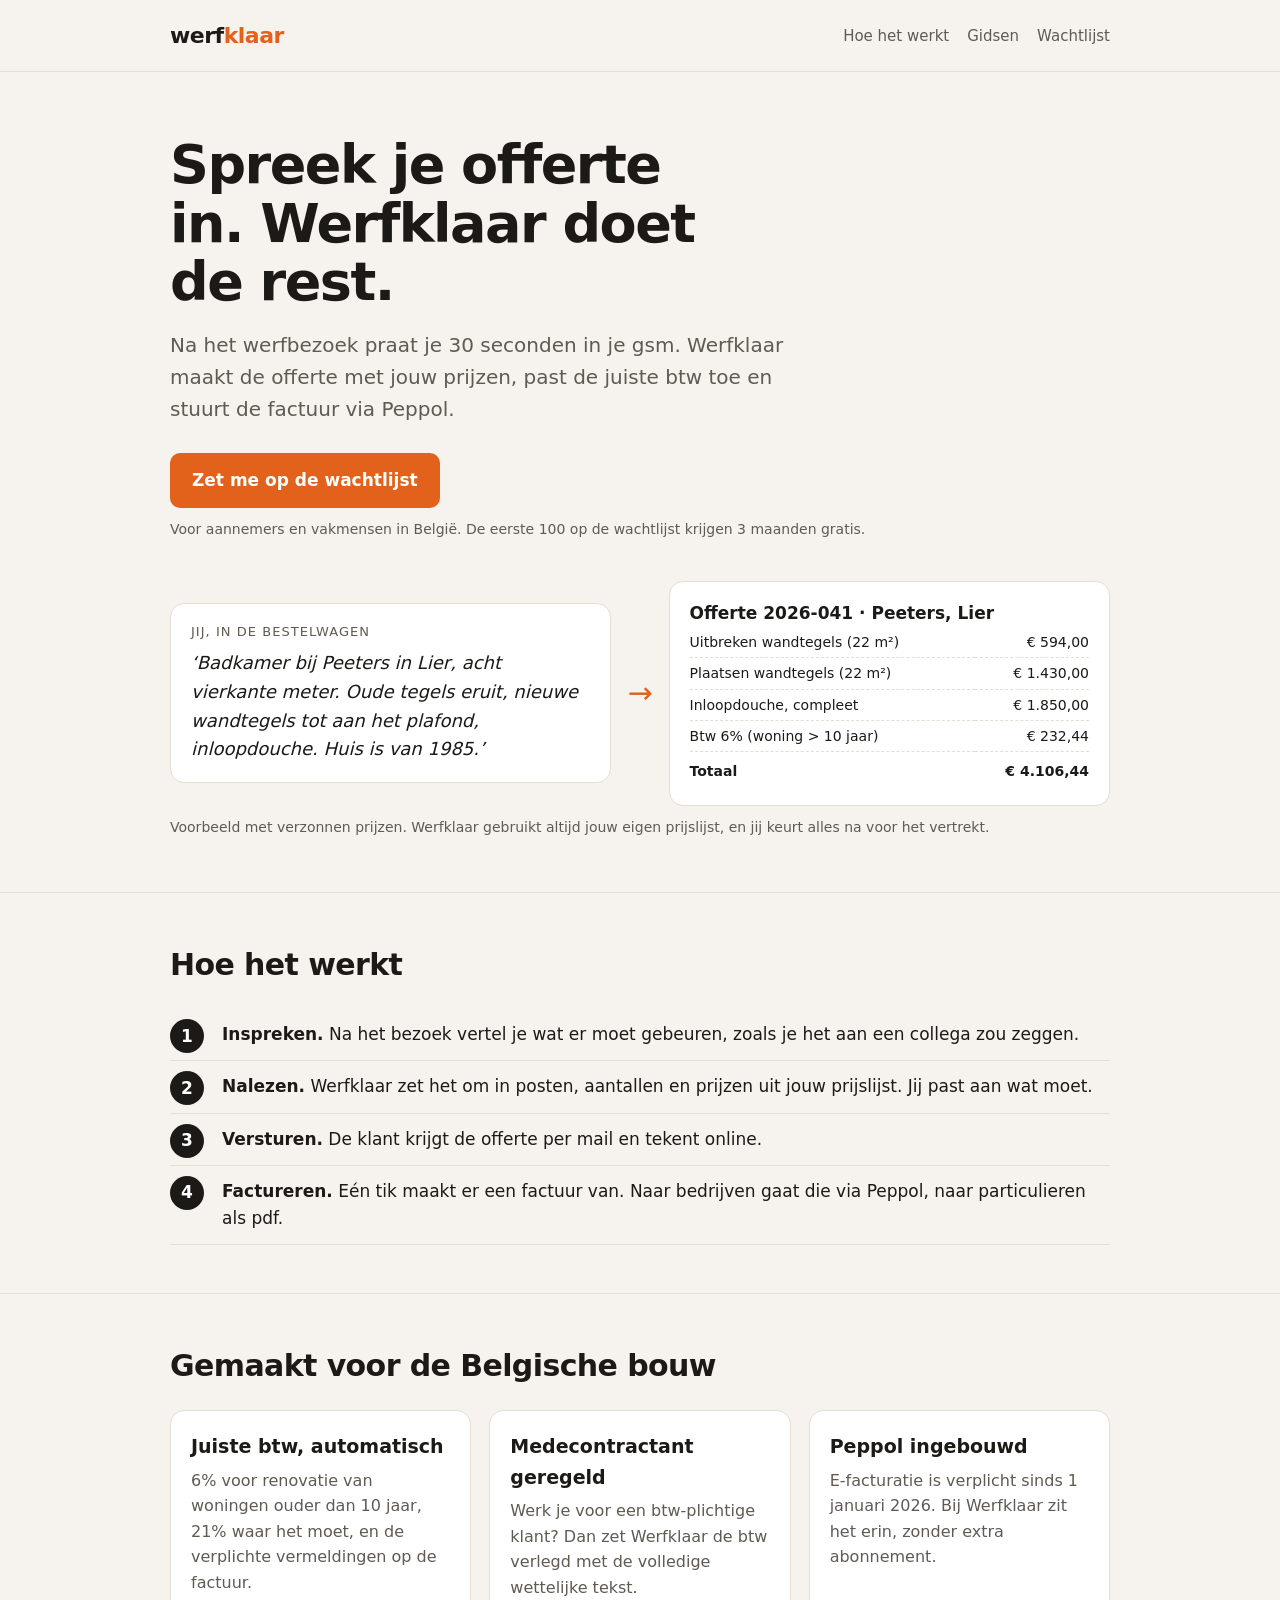
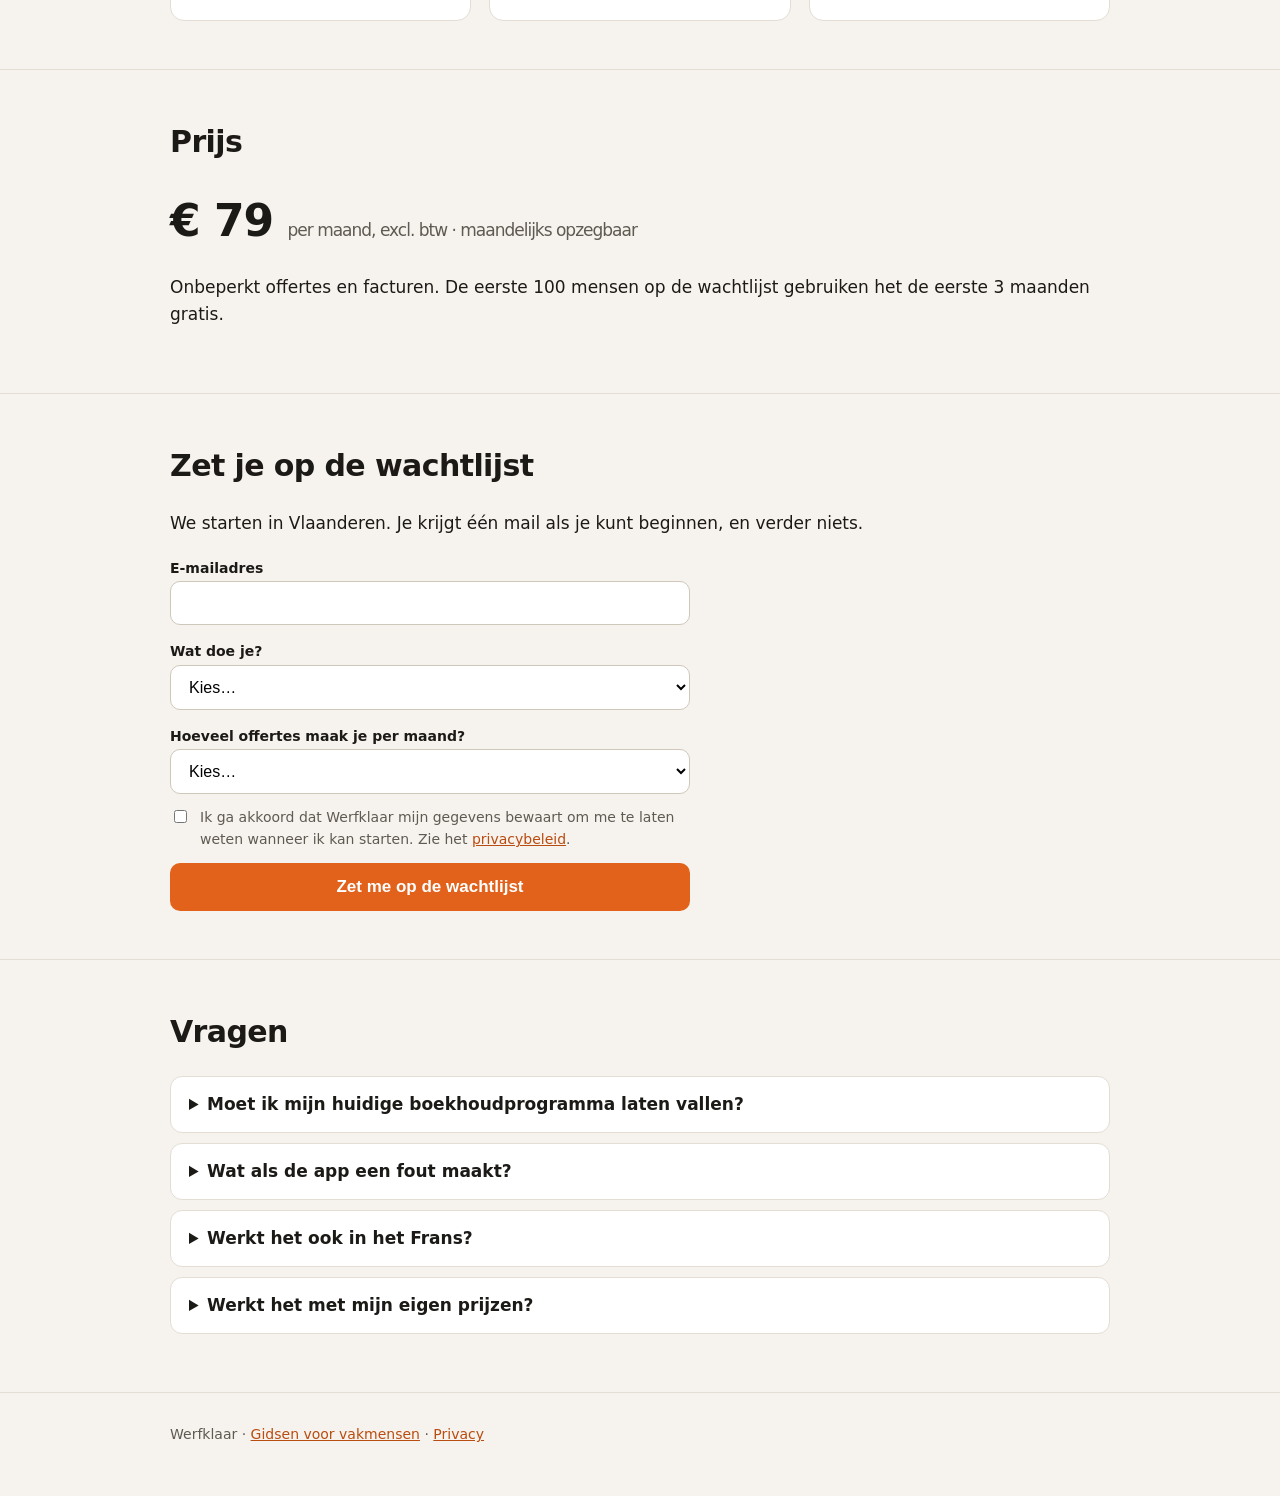
==== index.html @ 6078adab "Eerste versie website Werfklaar" ====
<!DOCTYPE html>
<html lang="nl-BE">
<head>
<meta charset="utf-8">
<meta name="viewport" content="width=device-width,initial-scale=1">
<title>Werfklaar – Spreek je offerte in, de app doet de rest</title>
<meta name="description" content="Werfklaar maakt van een ingesproken werfbezoek een offerte en een Peppol-factuur, met de Belgische btw-regels (6%, 21%, medecontractant) ingebouwd. Voor vakmensen in de bouw.">
<link rel="stylesheet" href="style.css">
</head>
<body>
<header class="top"><div class="wrap">
  <a class="logo" href="./">werf<span>klaar</span></a>
  <nav><a class="hide-m" href="#hoe">Hoe het werkt</a><a class="hide-m" href="gidsen.html">Gidsen</a><a href="#wachtlijst">Wachtlijst</a></nav>
</div></header>

<main>
<div class="wrap hero">
  <h1>Spreek je offerte in. Werfklaar doet de rest.</h1>
  <p class="lead">Na het werfbezoek praat je 30 seconden in je gsm. Werfklaar maakt de offerte met jouw prijzen, past de juiste btw toe en stuurt de factuur via Peppol.</p>
  <a class="btn" href="#wachtlijst">Zet me op de wachtlijst</a>
  <p class="note">Voor aannemers en vakmensen in België. De eerste 100 op de wachtlijst krijgen 3 maanden gratis.</p>

  <div class="demo" aria-label="Voorbeeld">
    <div class="bubble">
      <div class="who">Jij, in de bestelwagen</div>
      <q>Badkamer bij Peeters in Lier, acht vierkante meter. Oude tegels eruit, nieuwe wandtegels tot aan het plafond, inloopdouche. Huis is van 1985.</q>
    </div>
    <div class="arrow" aria-hidden="true">&rarr;</div>
    <div class="doc">
      <strong>Offerte 2026-041 · Peeters, Lier</strong>
      <table>
        <tr><td>Uitbreken wandtegels (22 m²)</td><td>€ 594,00</td></tr>
        <tr><td>Plaatsen wandtegels (22 m²)</td><td>€ 1.430,00</td></tr>
        <tr><td>Inloopdouche, compleet</td><td>€ 1.850,00</td></tr>
        <tr><td>Btw 6% (woning &gt; 10 jaar)</td><td>€ 232,44</td></tr>
        <tr class="tot"><td>Totaal</td><td>€ 4.106,44</td></tr>
      </table>
    </div>
  </div>
  <p class="note">Voorbeeld met verzonnen prijzen. Werfklaar gebruikt altijd jouw eigen prijslijst, en jij keurt alles na voor het vertrekt.</p>
</div>

<section id="hoe"><div class="wrap">
  <h2>Hoe het werkt</h2>
  <ol class="steps">
    <li><strong>Inspreken.</strong> Na het bezoek vertel je wat er moet gebeuren, zoals je het aan een collega zou zeggen.</li>
    <li><strong>Nalezen.</strong> Werfklaar zet het om in posten, aantallen en prijzen uit jouw prijslijst. Jij past aan wat moet.</li>
    <li><strong>Versturen.</strong> De klant krijgt de offerte per mail en tekent online.</li>
    <li><strong>Factureren.</strong> Eén tik maakt er een factuur van. Naar bedrijven gaat die via Peppol, naar particulieren als pdf.</li>
  </ol>
</div></section>

<section><div class="wrap">
  <h2>Gemaakt voor de Belgische bouw</h2>
  <div class="grid3">
    <div class="card"><h3>Juiste btw, automatisch</h3><p>6% voor renovatie van woningen ouder dan 10 jaar, 21% waar het moet, en de verplichte vermeldingen op de factuur.</p></div>
    <div class="card"><h3>Medecontractant geregeld</h3><p>Werk je voor een btw-plichtige klant? Dan zet Werfklaar de btw verlegd met de volledige wettelijke tekst.</p></div>
    <div class="card"><h3>Peppol ingebouwd</h3><p>E-facturatie is verplicht sinds 1 januari 2026. Bij Werfklaar zit het erin, zonder extra abonnement.</p></div>
  </div>
</div></section>

<section><div class="wrap">
  <h2>Prijs</h2>
  <div class="price">€ 79 <small>per maand, excl. btw · maandelijks opzegbaar</small></div>
  <p>Onbeperkt offertes en facturen. De eerste 100 mensen op de wachtlijst gebruiken het de eerste 3 maanden gratis.</p>
</div></section>

<section id="wachtlijst"><div class="wrap">
  <h2>Zet je op de wachtlijst</h2>
  <p>We starten in Vlaanderen. Je krijgt één mail als je kunt beginnen, en verder niets.</p>
  <form class="wait" id="waitForm">
    <div><label for="email">E-mailadres</label><input id="email" name="email" type="email" required autocomplete="email"></div>
    <div><label for="beroep">Wat doe je?</label>
      <select id="beroep" name="beroep" required>
        <option value="">Kies…</option>
        <option>Algemene aannemer / renovatie</option>
        <option>Tegelzetter</option>
        <option>Sanitair / verwarming</option>
        <option>Elektricien</option>
        <option>Schilder</option>
        <option>Dakwerker</option>
        <option>Schrijnwerker</option>
        <option>Tuinaannemer</option>
        <option>Iets anders</option>
      </select></div>
    <div><label for="offertes">Hoeveel offertes maak je per maand?</label>
      <select id="offertes" name="offertes" required>
        <option value="">Kies…</option><option>1 tot 5</option><option>6 tot 15</option><option>16 tot 40</option><option>Meer dan 40</option>
      </select></div>
    <label class="check"><input type="checkbox" required> <span>Ik ga akkoord dat Werfklaar mijn gegevens bewaart om me te laten weten wanneer ik kan starten. Zie het <a href="privacy.html">privacybeleid</a>.</span></label>
    <button class="btn" type="submit">Zet me op de wachtlijst</button>
    <div class="ok" id="ok">Je staat op de lijst. We laten je weten wanneer je kunt beginnen.</div>
  </form>
</div></section>

<section class="faq"><div class="wrap">
  <h2>Vragen</h2>
  <details><summary>Moet ik mijn huidige boekhoudprogramma laten vallen?</summary><p>Nee. Werfklaar doet offertes en verkoopfacturen. Je boekhouder kan die gewoon blijven ontvangen.</p></details>
  <details><summary>Wat als de app een fout maakt?</summary><p>Niets vertrekt zonder dat jij het nagelezen en bevestigd hebt. Jij blijft verantwoordelijk voor wat je verstuurt, net zoals nu.</p></details>
  <details><summary>Werkt het ook in het Frans?</summary><p>Eerst in het Nederlands. Een Franse versie volgt.</p></details>
  <details><summary>Werkt het met mijn eigen prijzen?</summary><p>Ja. Je zet je prijslijst er één keer in, of je laat een paar oude offertes inlezen.</p></details>
</div></section>
</main>

<footer><div class="wrap">
  Werfklaar · <a href="gidsen.html">Gidsen voor vakmensen</a> · <a href="privacy.html">Privacy</a>
</div></footer>

<script>
// Wachtlijst: verstuurt naar het Google Form "Werfklaar wachtlijst".
const FORM_ENDPOINT = "https://docs.google.com/forms/d/e/1FAIpQLScriIVSPLQX8kys0kjFzdmeAcaXcmuc82EOwCuZKncrfkmfSg/formResponse";
const FIELDS = { email: "entry.556828116", beroep: "entry.1283858048", offertes: "entry.183107466" };
document.getElementById('waitForm').addEventListener('submit', async (e) => {
  e.preventDefault();
  const f = e.target;
  if (FORM_ENDPOINT) {
    const body = new URLSearchParams();
    for (const k of Object.keys(FIELDS)) body.append(FIELDS[k], f.elements[k].value);
    try { await fetch(FORM_ENDPOINT, { method: 'POST', mode: 'no-cors', body }); } catch (_) {}
  }
  f.querySelectorAll('input,select,button').forEach(el => el.disabled = true);
  document.getElementById('ok').style.display = 'block';
});
</script>
</body>
</html>
---- style.css ----
:root{
  --ink:#1c1a17; --muted:#5f5a52; --bg:#f6f3ee; --card:#ffffff;
  --accent:#e2621b; --accent-dark:#b94c10; --line:#e3ddd3; --ok:#2f7d4f;
}
*{box-sizing:border-box}
html{-webkit-text-size-adjust:100%}
body{margin:0;font-family:system-ui,-apple-system,"Segoe UI",Roboto,sans-serif;color:var(--ink);background:var(--bg);line-height:1.6;font-size:17px}
a{color:var(--accent-dark)}
.wrap{max-width:980px;margin:0 auto;padding:0 20px}
header.top{padding:18px 0;border-bottom:1px solid var(--line);background:var(--bg)}
header.top .wrap{display:flex;justify-content:space-between;align-items:center;gap:12px}
.logo{font-weight:800;font-size:22px;letter-spacing:-.5px;color:var(--ink);text-decoration:none}
.logo span{color:var(--accent)}
nav a{margin-left:18px;color:var(--muted);text-decoration:none;font-size:15px}
nav a:hover{color:var(--ink)}
.hero{padding-top:64px;padding-bottom:40px}
.hero h1{font-size:clamp(32px,5.5vw,54px);line-height:1.08;letter-spacing:-1.5px;margin:0 0 18px;max-width:14ch}
.hero p.lead{font-size:20px;color:var(--muted);max-width:52ch;margin:0 0 28px}
.btn{display:inline-block;background:var(--accent);color:#fff;border:0;border-radius:10px;padding:14px 22px;font-size:17px;font-weight:700;text-decoration:none;cursor:pointer}
.btn:hover{background:var(--accent-dark)}
.note{font-size:14px;color:var(--muted);margin-top:10px}
.demo{margin-top:40px;display:grid;grid-template-columns:1fr auto 1fr;gap:16px;align-items:center}
.bubble,.doc{background:var(--card);border:1px solid var(--line);border-radius:14px;padding:18px 20px}
.bubble .who{font-size:13px;color:var(--muted);text-transform:uppercase;letter-spacing:.08em;margin-bottom:6px}
.bubble q{font-style:italic;font-size:18px}
.arrow{font-size:30px;color:var(--accent)}
.doc table{width:100%;border-collapse:collapse;font-size:14px}
.doc td{padding:4px 0;border-bottom:1px dashed var(--line)}
.doc td:last-child{text-align:right;white-space:nowrap}
.doc .tot td{font-weight:700;border:0;padding-top:8px}
section{padding:48px 0;border-top:1px solid var(--line)}
section h2{font-size:30px;letter-spacing:-.6px;margin:0 0 20px}
.grid3{display:grid;grid-template-columns:repeat(3,1fr);gap:18px}
.card{background:var(--card);border:1px solid var(--line);border-radius:14px;padding:20px}
.card h3{margin:0 0 6px;font-size:19px}
.card p{margin:0;color:var(--muted);font-size:16px}
.steps{counter-reset:s;list-style:none;padding:0;margin:0}
.steps li{counter-increment:s;padding:12px 0 12px 52px;position:relative;border-bottom:1px solid var(--line)}
.steps li::before{content:counter(s);position:absolute;left:0;top:10px;width:34px;height:34px;border-radius:50%;background:var(--ink);color:#fff;display:flex;align-items:center;justify-content:center;font-weight:700}
.price{font-size:44px;font-weight:800;letter-spacing:-1px}
.price small{font-size:17px;color:var(--muted);font-weight:500}
form.wait{display:grid;gap:12px;max-width:520px}
form.wait label{font-size:14px;font-weight:600}
form.wait input,form.wait select{width:100%;padding:12px 14px;border:1px solid #cfc7ba;border-radius:10px;font-size:16px;background:#fff}
form.wait .check{display:flex;gap:10px;align-items:flex-start;font-weight:400;font-size:14px;color:var(--muted)}
form.wait .check input{width:auto;margin-top:4px}
.ok{display:none;background:#e9f5ee;border:1px solid #bfe0cb;color:var(--ok);border-radius:10px;padding:14px}
.faq details{background:var(--card);border:1px solid var(--line);border-radius:12px;padding:14px 18px;margin-bottom:10px}
.faq summary{font-weight:700;cursor:pointer}
footer{padding:30px 0 50px;color:var(--muted);font-size:14px;border-top:1px solid var(--line)}
article{background:var(--card);border:1px solid var(--line);border-radius:16px;padding:32px clamp(18px,4vw,44px);margin:36px 0}
article h1{font-size:clamp(28px,4.5vw,40px);line-height:1.15;letter-spacing:-1px;margin:0 0 10px}
article .meta{color:var(--muted);font-size:14px;margin-bottom:24px}
article h2{font-size:23px;margin:30px 0 8px}
article table{border-collapse:collapse;width:100%;font-size:15px;margin:10px 0}
article th,article td{border:1px solid var(--line);padding:8px 10px;text-align:left;vertical-align:top}
article th{background:#faf7f2}
.clause{background:#faf7f2;border-left:4px solid var(--accent);padding:12px 16px;border-radius:6px;font-family:ui-monospace,Menlo,Consolas,monospace;font-size:14.5px}
.cta{background:var(--ink);color:#fff;border-radius:14px;padding:22px;margin-top:30px}
.cta p{margin:0 0 12px}
.cta a.btn{background:var(--accent)}
.disclaimer{font-size:13.5px;color:var(--muted);border-top:1px solid var(--line);margin-top:28px;padding-top:12px}
@media (max-width:760px){
  .grid3{grid-template-columns:1fr}
  .demo{grid-template-columns:1fr}
  .arrow{transform:rotate(90deg);justify-self:center}
  nav a.hide-m{display:none}
}
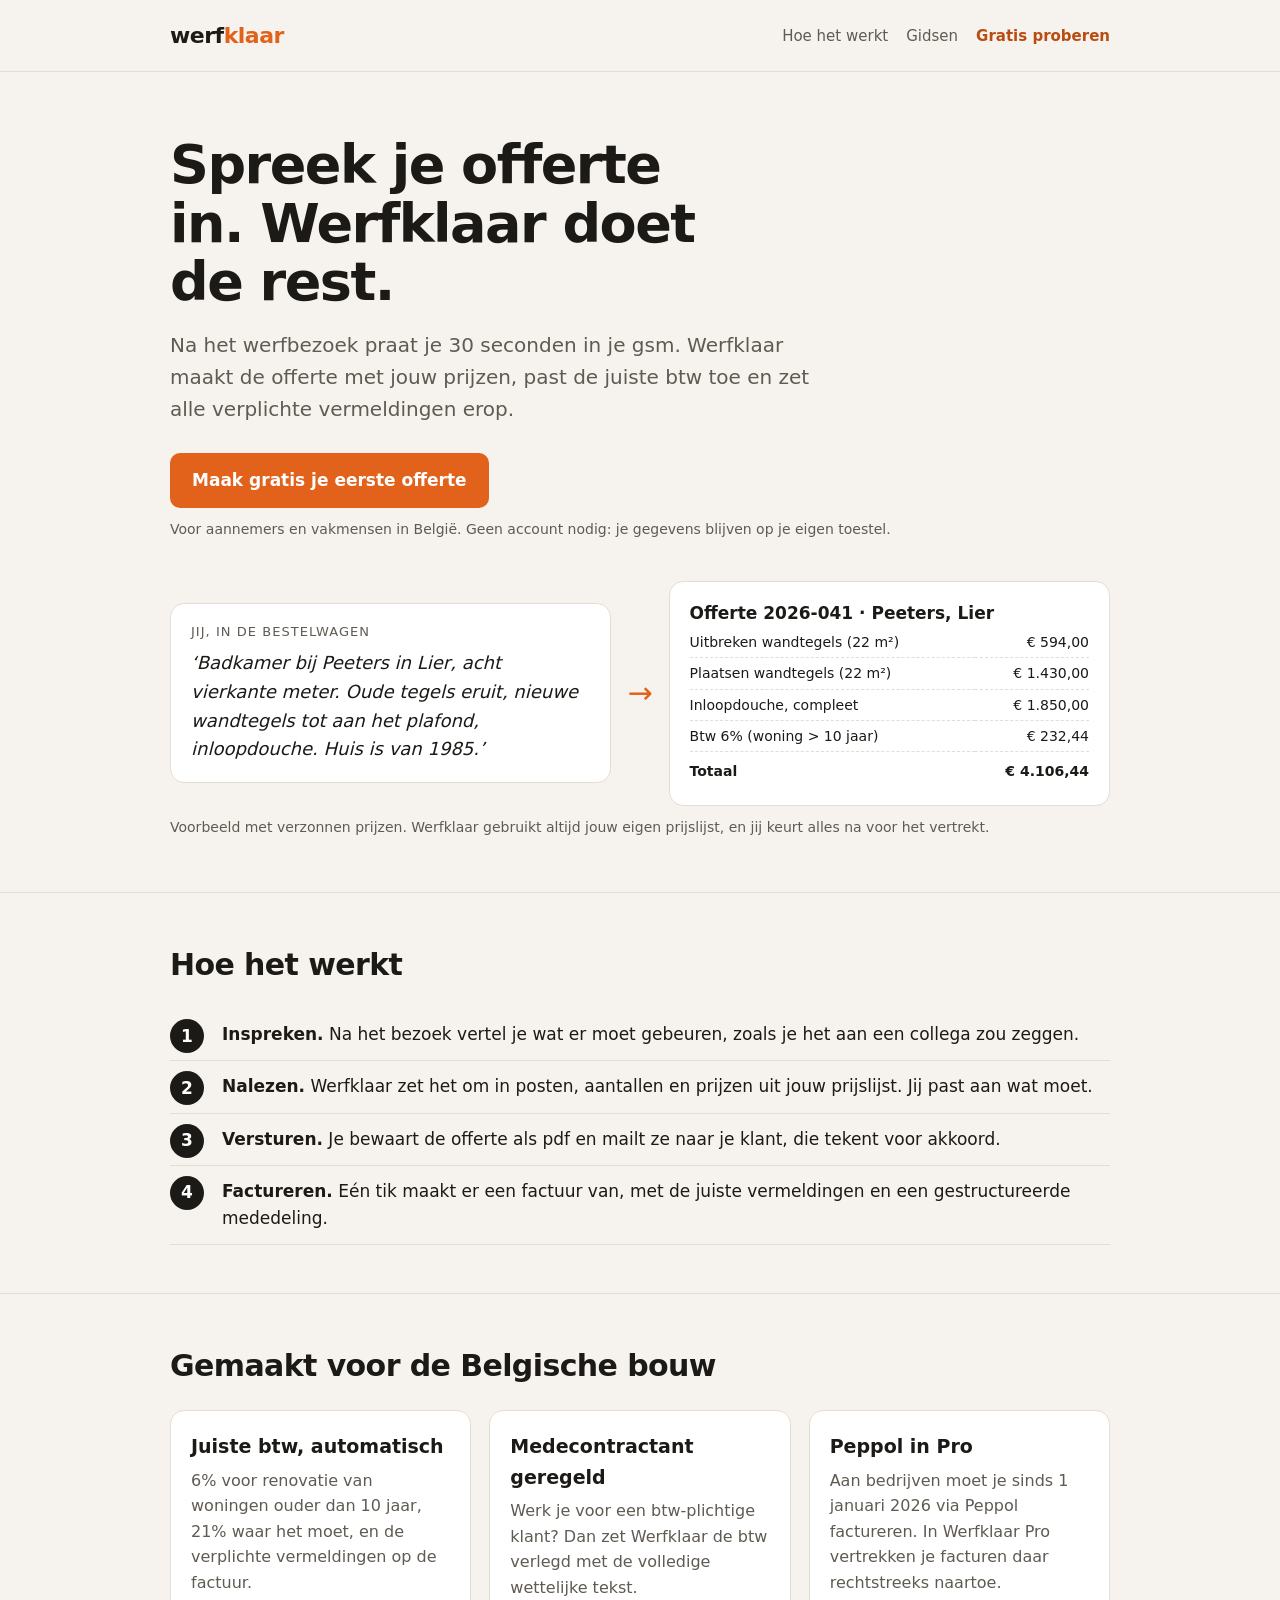
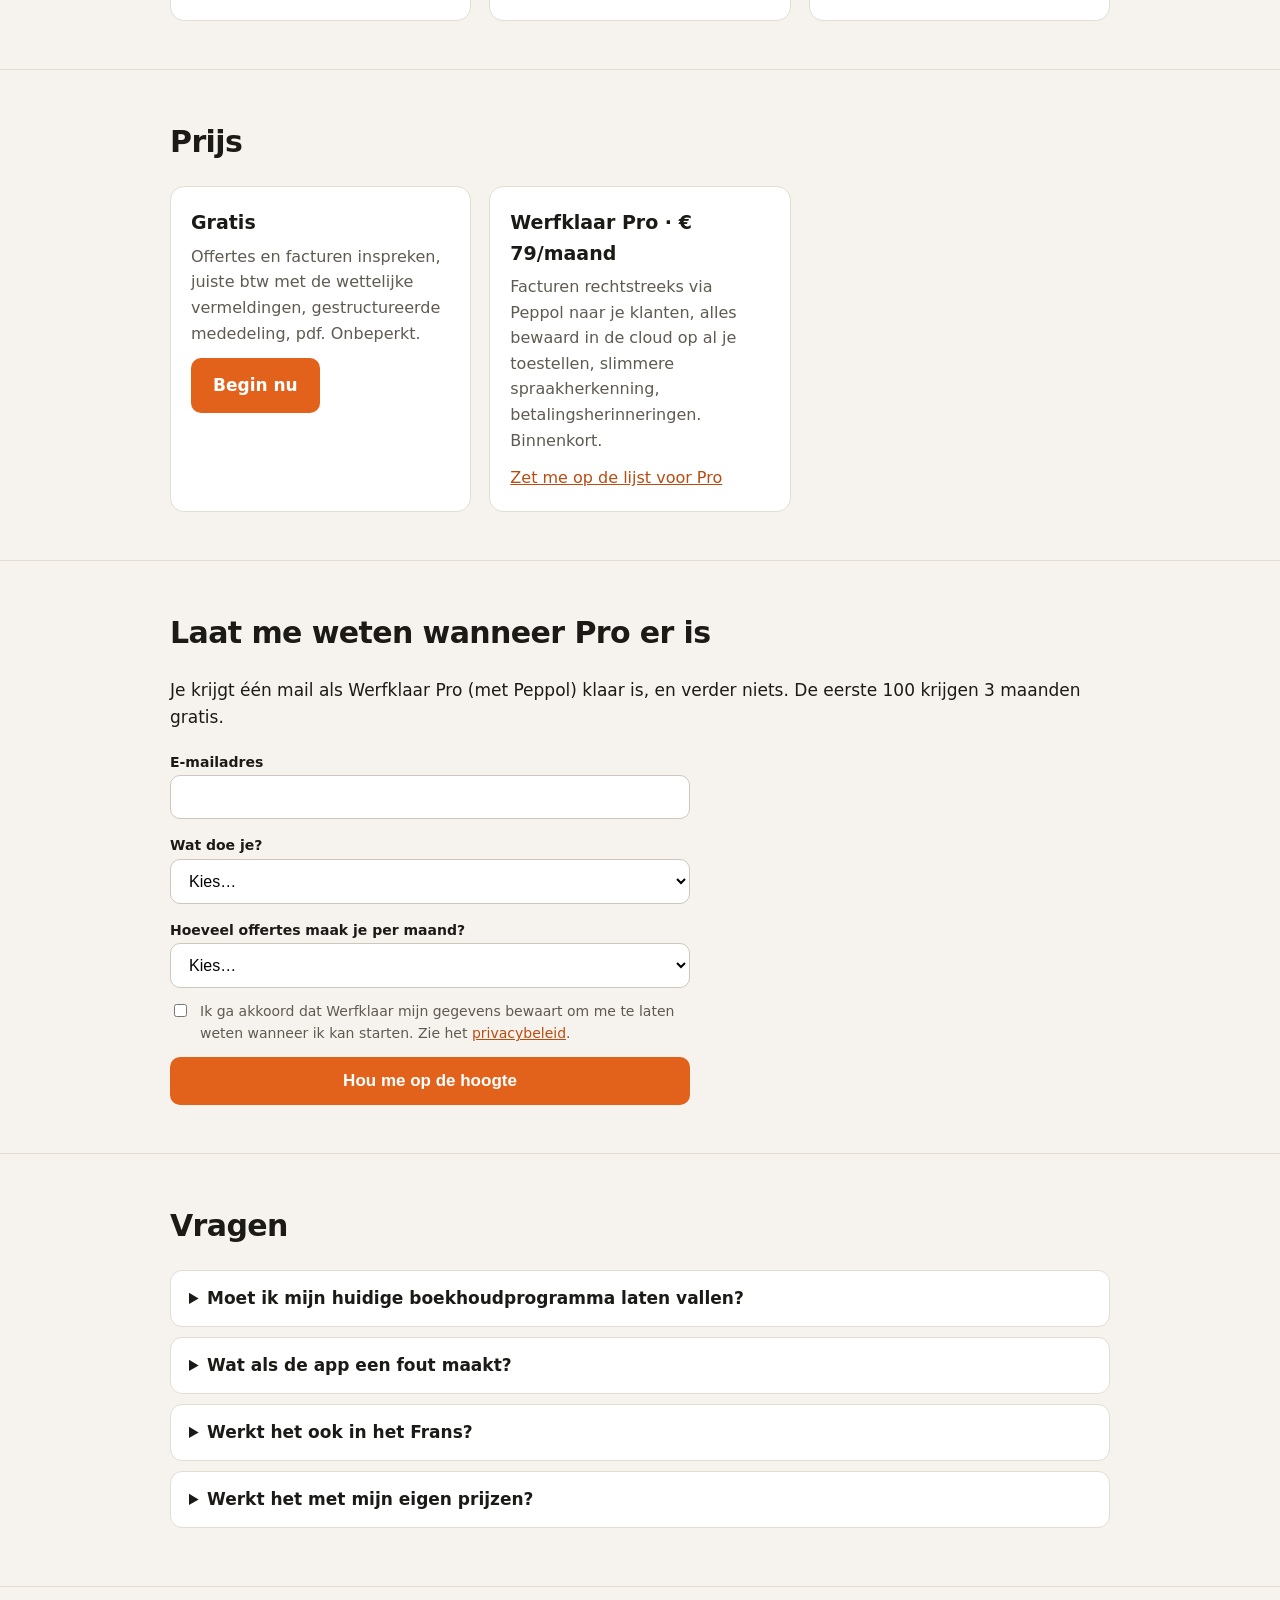
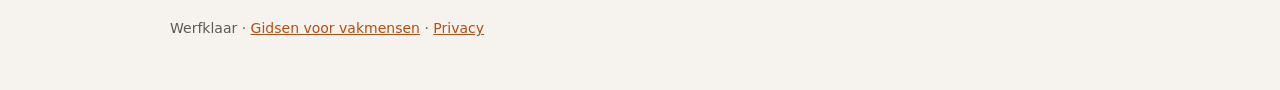
==== commit 7dbc59fb: "Gratis offerte- en factuurtool" ====
--- a/index.html
+++ b/index.html
@@ -4,21 +4,21 @@
 <meta charset="utf-8">
 <meta name="viewport" content="width=device-width,initial-scale=1">
 <title>Werfklaar – Spreek je offerte in, de app doet de rest</title>
-<meta name="description" content="Werfklaar maakt van een ingesproken werfbezoek een offerte en een Peppol-factuur, met de Belgische btw-regels (6%, 21%, medecontractant) ingebouwd. Voor vakmensen in de bouw.">
+<meta name="description" content="Gratis offerte- en factuurtool voor Belgische vakmensen: spreek je werk in, Werfklaar maakt de offerte met jouw prijzen, de juiste btw (6%, 21%, verlegd) en alle verplichte vermeldingen.">
 <link rel="stylesheet" href="style.css">
 </head>
 <body>
 <header class="top"><div class="wrap">
   <a class="logo" href="./">werf<span>klaar</span></a>
-  <nav><a class="hide-m" href="#hoe">Hoe het werkt</a><a class="hide-m" href="gidsen.html">Gidsen</a><a href="#wachtlijst">Wachtlijst</a></nav>
+  <nav><a class="hide-m" href="#hoe">Hoe het werkt</a><a class="hide-m" href="gidsen.html">Gidsen</a><a href="app.html"><strong style="color:var(--accent-dark)">Gratis proberen</strong></a></nav>
 </div></header>
 
 <main>
 <div class="wrap hero">
   <h1>Spreek je offerte in. Werfklaar doet de rest.</h1>
-  <p class="lead">Na het werfbezoek praat je 30 seconden in je gsm. Werfklaar maakt de offerte met jouw prijzen, past de juiste btw toe en stuurt de factuur via Peppol.</p>
-  <a class="btn" href="#wachtlijst">Zet me op de wachtlijst</a>
-  <p class="note">Voor aannemers en vakmensen in België. De eerste 100 op de wachtlijst krijgen 3 maanden gratis.</p>
+  <p class="lead">Na het werfbezoek praat je 30 seconden in je gsm. Werfklaar maakt de offerte met jouw prijzen, past de juiste btw toe en zet alle verplichte vermeldingen erop.</p>
+  <a class="btn" href="app.html">Maak gratis je eerste offerte</a>
+  <p class="note">Voor aannemers en vakmensen in België. Geen account nodig: je gegevens blijven op je eigen toestel.</p>
 
   <div class="demo" aria-label="Voorbeeld">
     <div class="bubble">
@@ -45,8 +45,8 @@
   <ol class="steps">
     <li><strong>Inspreken.</strong> Na het bezoek vertel je wat er moet gebeuren, zoals je het aan een collega zou zeggen.</li>
     <li><strong>Nalezen.</strong> Werfklaar zet het om in posten, aantallen en prijzen uit jouw prijslijst. Jij past aan wat moet.</li>
-    <li><strong>Versturen.</strong> De klant krijgt de offerte per mail en tekent online.</li>
-    <li><strong>Factureren.</strong> Eén tik maakt er een factuur van. Naar bedrijven gaat die via Peppol, naar particulieren als pdf.</li>
+    <li><strong>Versturen.</strong> Je bewaart de offerte als pdf en mailt ze naar je klant, die tekent voor akkoord.</li>
+    <li><strong>Factureren.</strong> Eén tik maakt er een factuur van, met de juiste vermeldingen en een gestructureerde mededeling.</li>
   </ol>
 </div></section>
 
@@ -55,19 +55,21 @@
   <div class="grid3">
     <div class="card"><h3>Juiste btw, automatisch</h3><p>6% voor renovatie van woningen ouder dan 10 jaar, 21% waar het moet, en de verplichte vermeldingen op de factuur.</p></div>
     <div class="card"><h3>Medecontractant geregeld</h3><p>Werk je voor een btw-plichtige klant? Dan zet Werfklaar de btw verlegd met de volledige wettelijke tekst.</p></div>
-    <div class="card"><h3>Peppol ingebouwd</h3><p>E-facturatie is verplicht sinds 1 januari 2026. Bij Werfklaar zit het erin, zonder extra abonnement.</p></div>
+    <div class="card"><h3>Peppol in Pro</h3><p>Aan bedrijven moet je sinds 1 januari 2026 via Peppol factureren. In Werfklaar Pro vertrekken je facturen daar rechtstreeks naartoe.</p></div>
   </div>
 </div></section>
 
 <section><div class="wrap">
   <h2>Prijs</h2>
-  <div class="price">€ 79 <small>per maand, excl. btw · maandelijks opzegbaar</small></div>
-  <p>Onbeperkt offertes en facturen. De eerste 100 mensen op de wachtlijst gebruiken het de eerste 3 maanden gratis.</p>
+  <div class="grid3">
+    <div class="card"><h3>Gratis</h3><p>Offertes en facturen inspreken, juiste btw met de wettelijke vermeldingen, gestructureerde mededeling, pdf. Onbeperkt.</p><p style="margin-top:12px"><a class="btn" href="app.html">Begin nu</a></p></div>
+    <div class="card"><h3>Werfklaar Pro · € 79/maand</h3><p>Facturen rechtstreeks via Peppol naar je klanten, alles bewaard in de cloud op al je toestellen, slimmere spraakherkenning, betalingsherinneringen. Binnenkort.</p><p style="margin-top:12px"><a href="#wachtlijst">Zet me op de lijst voor Pro</a></p></div>
+  </div>
 </div></section>
 
 <section id="wachtlijst"><div class="wrap">
-  <h2>Zet je op de wachtlijst</h2>
-  <p>We starten in Vlaanderen. Je krijgt één mail als je kunt beginnen, en verder niets.</p>
+  <h2>Laat me weten wanneer Pro er is</h2>
+  <p>Je krijgt één mail als Werfklaar Pro (met Peppol) klaar is, en verder niets. De eerste 100 krijgen 3 maanden gratis.</p>
   <form class="wait" id="waitForm">
     <div><label for="email">E-mailadres</label><input id="email" name="email" type="email" required autocomplete="email"></div>
     <div><label for="beroep">Wat doe je?</label>
@@ -88,8 +90,8 @@
         <option value="">Kies…</option><option>1 tot 5</option><option>6 tot 15</option><option>16 tot 40</option><option>Meer dan 40</option>
       </select></div>
     <label class="check"><input type="checkbox" required> <span>Ik ga akkoord dat Werfklaar mijn gegevens bewaart om me te laten weten wanneer ik kan starten. Zie het <a href="privacy.html">privacybeleid</a>.</span></label>
-    <button class="btn" type="submit">Zet me op de wachtlijst</button>
-    <div class="ok" id="ok">Je staat op de lijst. We laten je weten wanneer je kunt beginnen.</div>
+    <button class="btn" type="submit">Hou me op de hoogte</button>
+    <div class="ok" id="ok">Je staat op de lijst. Intussen kun je de <a href="app.html">gratis versie</a> al gebruiken.</div>
   </form>
 </div></section>
 
